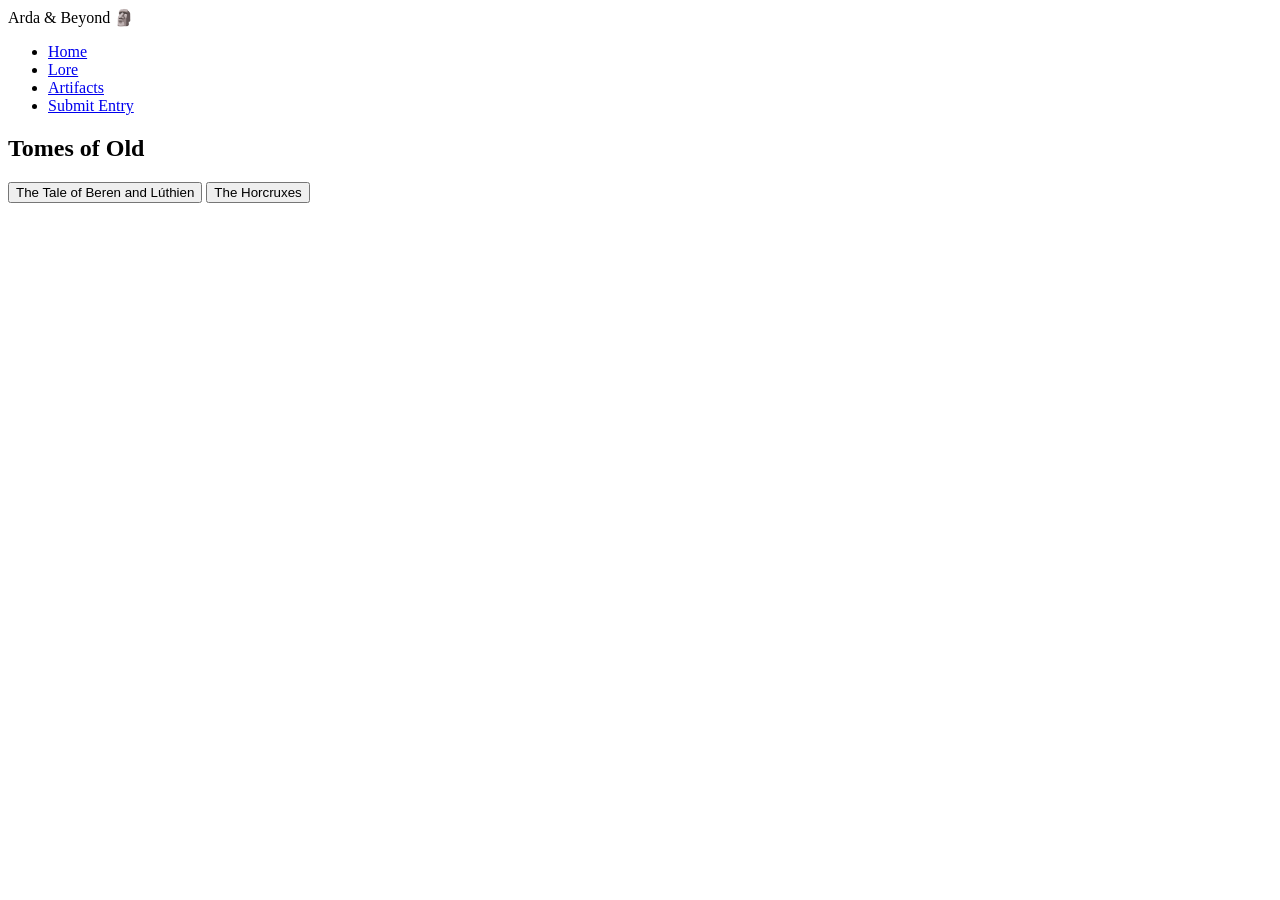
==== about.html @ e2567cfd "Added navbar logic, and html code" ====
<!DOCTYPE html>
<html lang="en">
<head>
    <meta charset="UTF-8">
    <meta name="viewport" content="width=device-width, initial-scale=1.0">
    <title>Lore | The Lore Archive</title>
    <link rel="stylesheet" href="css/style.css">
</head>
<body>
    <header>
        <div class="logo">Arda & Beyond 🗿</div>
        <nav>
            <ul id="nav-links">
                <li><a href="index.html">Home</a></li>
                <li><a href="about.html">Lore</a></li>
                <li><a href="gallery.html">Artifacts</a></li>
                <li><a href="contact.html">Submit Entry</a></li>
            </ul>
        </nav>
    </header>
    <main>
        <h2>Tomes of Old</h2>
        <div class="accordion">
            <button class="accordion-btn">The Tale of Beren and Lúthien</button>
            <div class="panel" style="display: none;">
                <p>A romance that defied the shadow of Morgoth, central to the histories of Beleriand.</p>
            </div>
            <button class="accordion-btn">The Horcruxes</button>
            <div class="panel" style="display: none;">
                <p>Objects of dark magic concealing fragments of a wizard's soul.</p>
            </div>
        </div>
    </main>
    <script src="js/script.js"></script>
</body>
</html>
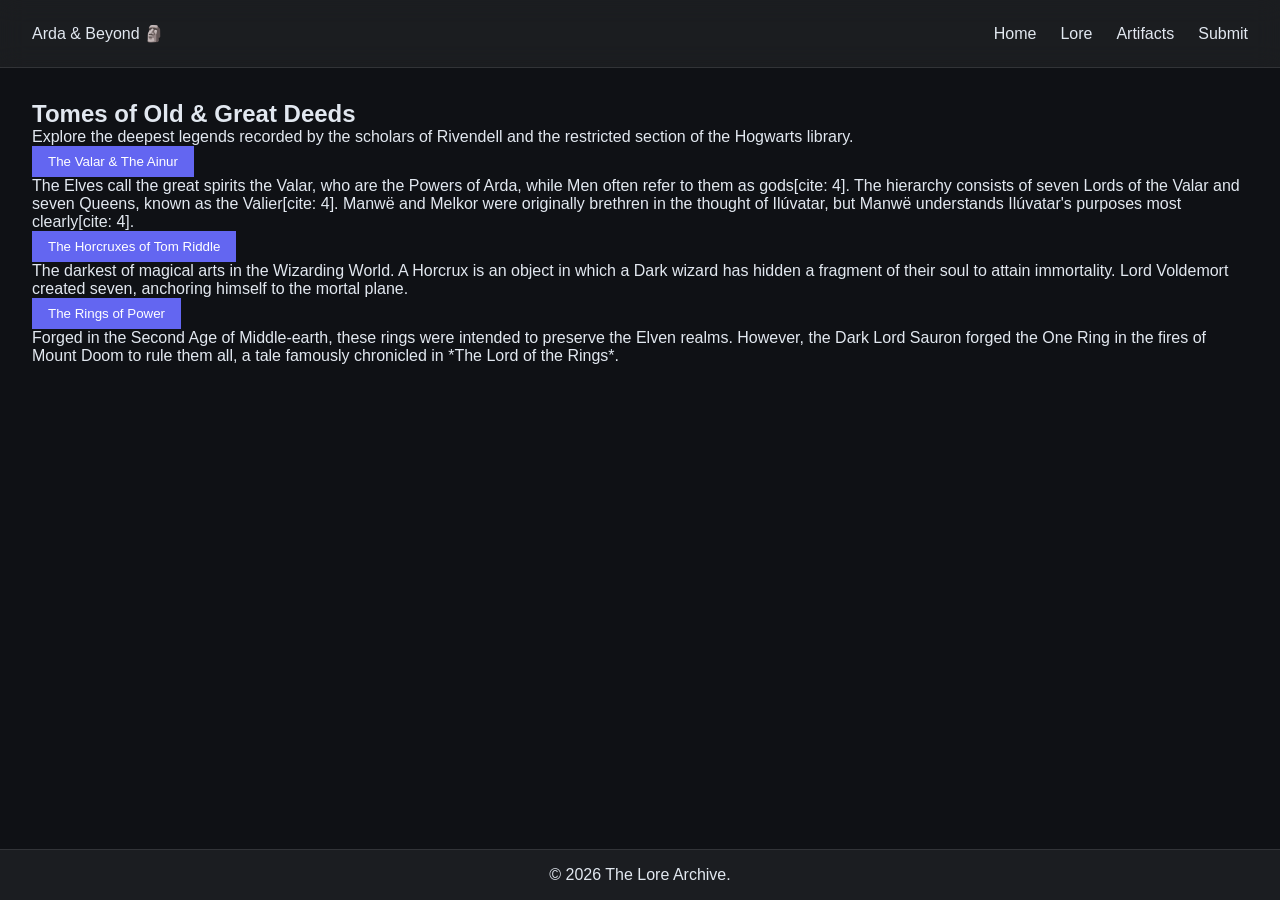
==== commit aaa2168c: "Added more written content, and improved htmls" ====
--- a/about.html
+++ b/about.html
@@ -7,30 +7,47 @@
     <link rel="stylesheet" href="css/style.css">
 </head>
 <body>
-    <header>
+    <div class="bg-animated"></div>
+    <header class="glass-header">
         <div class="logo">Arda & Beyond 🗿</div>
         <nav>
+            <div class="hamburger" id="hamburger">
+                <span></span><span></span><span></span>
+            </div>
             <ul id="nav-links">
                 <li><a href="index.html">Home</a></li>
-                <li><a href="about.html">Lore</a></li>
+                <li><a href="about.html" class="active">Lore</a></li>
                 <li><a href="gallery.html">Artifacts</a></li>
-                <li><a href="contact.html">Submit Entry</a></li>
+                <li><a href="contact.html">Submit</a></li>
             </ul>
         </nav>
     </header>
     <main>
-        <h2>Tomes of Old</h2>
-        <div class="accordion">
-            <button class="accordion-btn">The Tale of Beren and Lúthien</button>
-            <div class="panel" style="display: none;">
-                <p>A romance that defied the shadow of Morgoth, central to the histories of Beleriand.</p>
-            </div>
-            <button class="accordion-btn">The Horcruxes</button>
-            <div class="panel" style="display: none;">
-                <p>Objects of dark magic concealing fragments of a wizard's soul.</p>
+        <div class="glass-panel fade-in">
+            <h2>Tomes of Old & Great Deeds</h2>
+            <p>Explore the deepest legends recorded by the scholars of Rivendell and the restricted section of the Hogwarts library.</p>
+            
+            <div class="accordion-container">
+                <button class="accordion-btn">The Valar & The Ainur</button>
+                <div class="panel">
+                    <p>The Elves call the great spirits the Valar, who are the Powers of Arda, while Men often refer to them as gods[cite: 4]. The hierarchy consists of seven Lords of the Valar and seven Queens, known as the Valier[cite: 4]. Manwë and Melkor were originally brethren in the thought of Ilúvatar, but Manwë understands Ilúvatar's purposes most clearly[cite: 4].</p>
+                </div>
+                
+                <button class="accordion-btn">The Horcruxes of Tom Riddle</button>
+                <div class="panel">
+                    <p>The darkest of magical arts in the Wizarding World. A Horcrux is an object in which a Dark wizard has hidden a fragment of their soul to attain immortality. Lord Voldemort created seven, anchoring himself to the mortal plane.</p>
+                </div>
+
+                <button class="accordion-btn">The Rings of Power</button>
+                <div class="panel">
+                    <p>Forged in the Second Age of Middle-earth, these rings were intended to preserve the Elven realms. However, the Dark Lord Sauron forged the One Ring in the fires of Mount Doom to rule them all, a tale famously chronicled in *The Lord of the Rings*.</p>
+                </div>
             </div>
         </div>
     </main>
+    <footer class="glass-footer">
+        <p>&copy; 2026 The Lore Archive.</p>
+    </footer>
     <script src="js/script.js"></script>
 </body>
 </html>
--- a/css/style.css
+++ b/css/style.css
@@ -0,0 +1,85 @@
+:root {
+    --bg-dark: #0f1115;
+    --text-light: #e2e8f0;
+    --accent: #6366f1;
+    --glass: rgba(255, 255, 255, 0.05);
+}
+
+* { box-sizing: border-box; margin: 0; padding: 0; }
+
+body {
+    font-family: 'Segoe UI', Tahoma, Geneva, Verdana, sans-serif;
+    background-color: var(--bg-dark);
+    color: var(--text-light);
+    display: flex;
+    flex-direction: column;
+    min-height: 100vh;
+}
+
+header {
+    display: flex;
+    justify-content: space-between;
+    align-items: center;
+    padding: 1.5rem 2rem;
+    background: var(--glass);
+    backdrop-filter: blur(12px);
+    border-bottom: 1px solid rgba(255,255,255,0.1);
+}
+
+nav ul {
+    list-style: none;
+    display: flex;
+    gap: 1.5rem;
+}
+
+nav a {
+    color: var(--text-light);
+    text-decoration: none;
+    transition: color 0.3s;
+}
+
+nav a:hover { color: var(--accent); }
+
+main { flex: 1; padding: 2rem; }
+
+.hero { text-align: center; margin-top: 5rem; }
+.hero h1 { font-size: 3rem; margin-bottom: 1rem; color: var(--accent); }
+
+footer {
+    text-align: center;
+    padding: 1rem;
+    background: var(--glass);
+    border-top: 1px solid rgba(255,255,255,0.1);
+}
+
+/* Hide hamburger by default on desktop */
+.hamburger { display: none; cursor: pointer; font-size: 1.5rem; }
+
+/* Responsive Media Query */
+@media (max-width: 768px) {
+    nav ul {
+        display: none; /* Hidden until JS toggles it */
+        flex-direction: column;
+        position: absolute;
+        top: 70px;
+        right: 20px;
+        background: var(--bg-dark);
+        padding: 1rem;
+        border: 1px solid rgba(255,255,255,0.1);
+    }
+    nav ul.active { display: flex; }
+    .hamburger { display: block; }
+}
+
+/* Gallery Grid */
+.gallery-grid {
+    display: grid;
+    grid-template-columns: repeat(auto-fit, minmax(250px, 1fr));
+    gap: 1rem;
+}
+
+/* Forms */
+form { display: flex; flex-direction: column; gap: 1rem; max-width: 400px; }
+input, textarea { padding: 0.5rem; background: var(--glass); color: white; border: 1px solid #444; }
+button { padding: 0.5rem 1rem; background: var(--accent); color: white; border: none; cursor: pointer; }
+.error { color: #ff4c4c; font-size: 0.8rem; display: none; }
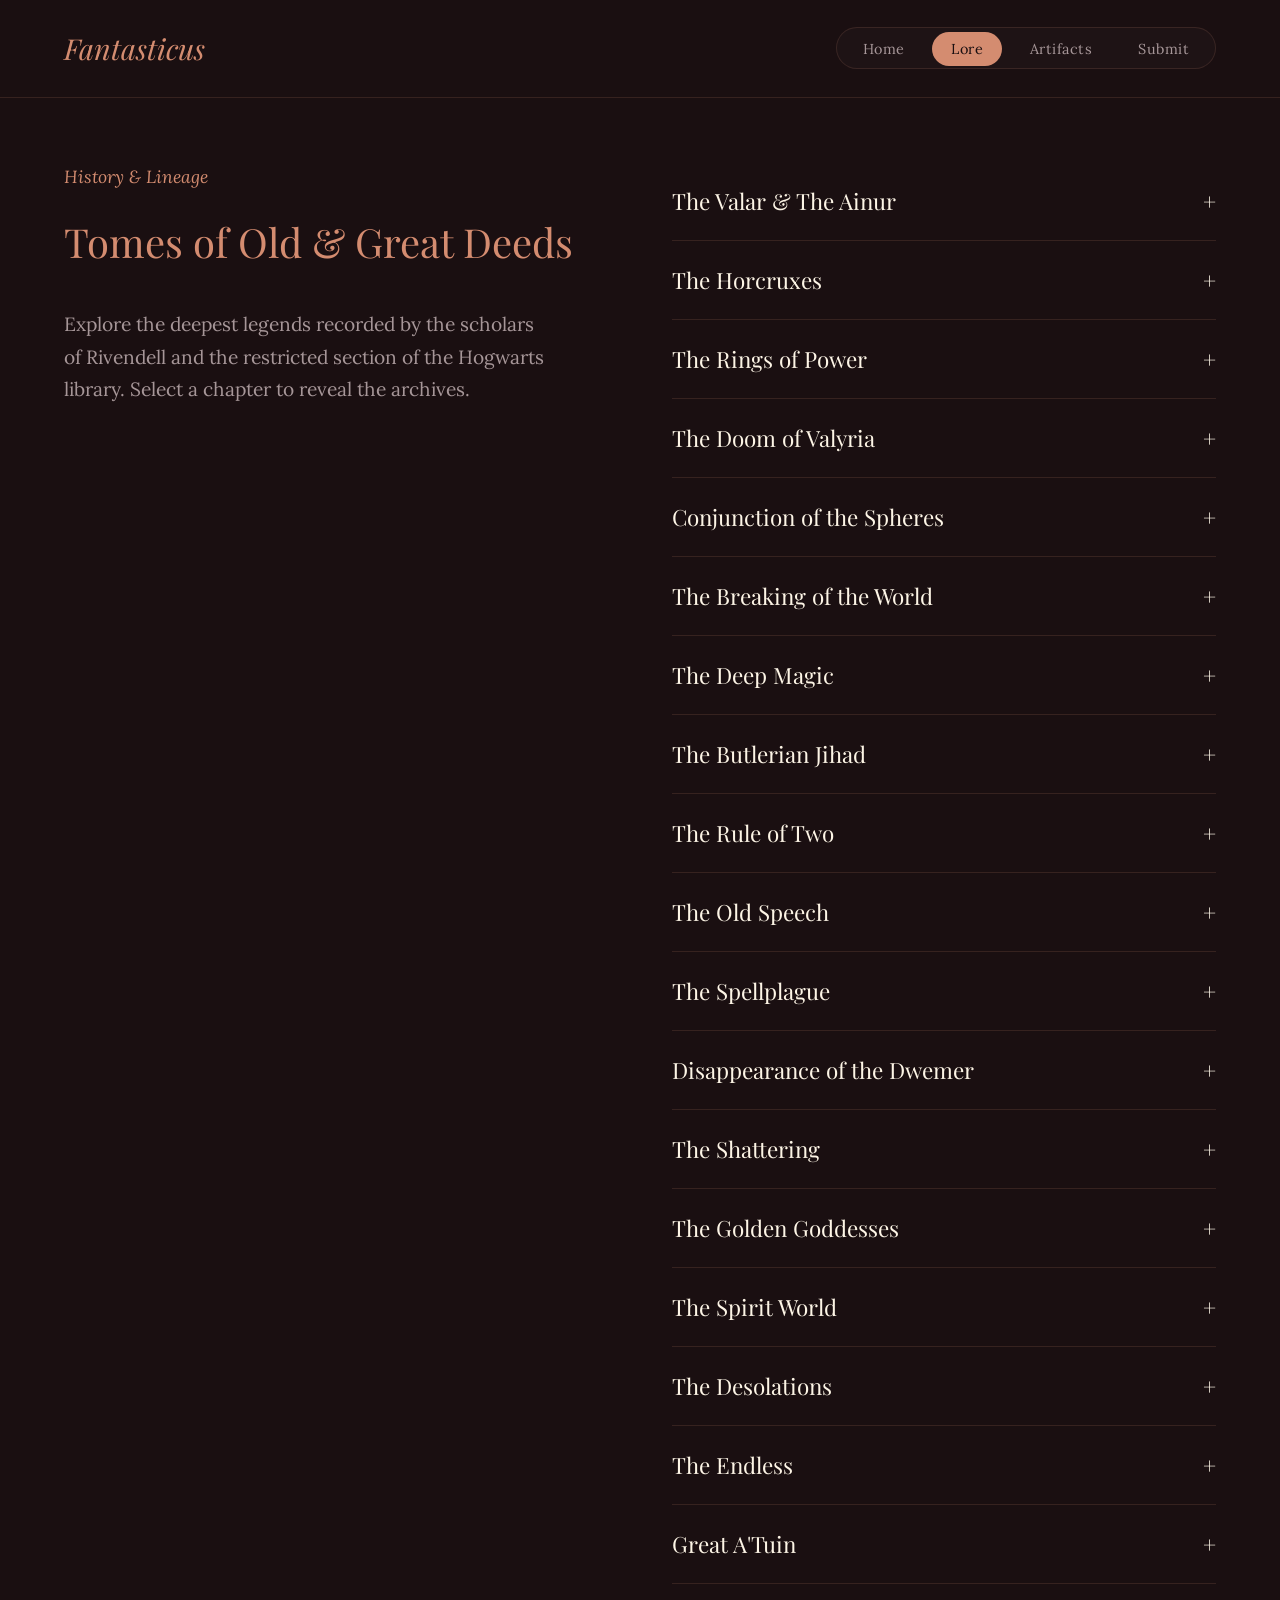
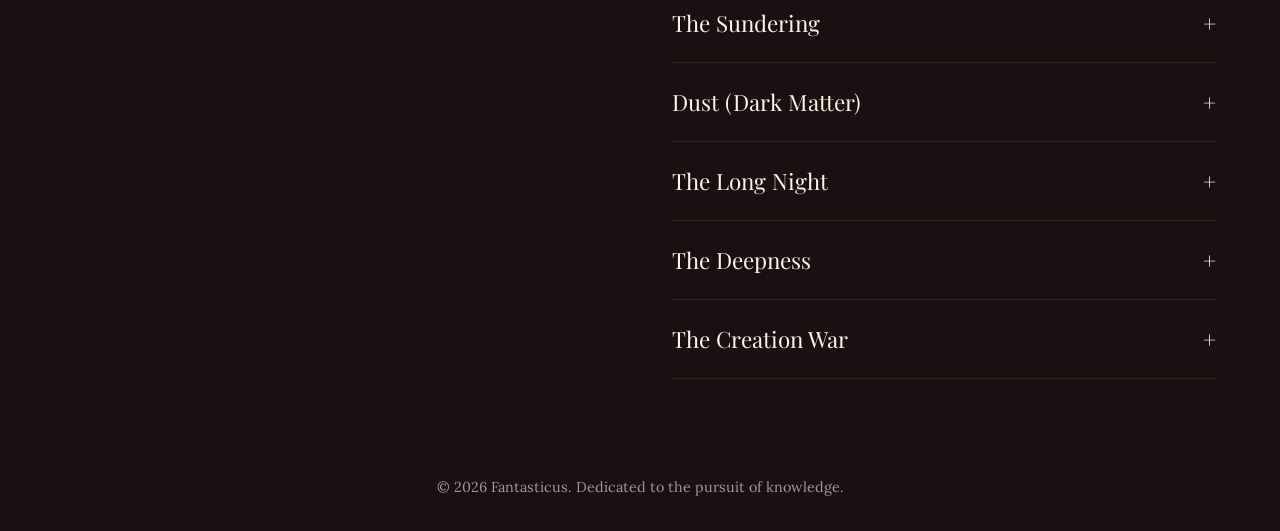
==== commit d2bd55d3: "Changed somee css again, added more images designing" ====
--- a/about.html
+++ b/about.html
@@ -3,17 +3,13 @@
 <head>
     <meta charset="UTF-8">
     <meta name="viewport" content="width=device-width, initial-scale=1.0">
-    <title>Lore | The Lore Archive</title>
+    <title>Lore | Fantasticus</title>
     <link rel="stylesheet" href="css/style.css">
 </head>
 <body>
-    <div class="bg-animated"></div>
-    <header class="glass-header">
-        <div class="logo">Arda & Beyond 🗿</div>
+    <header>
+        <div class="logo">Fantasticus</div>
         <nav>
-            <div class="hamburger" id="hamburger">
-                <span></span><span></span><span></span>
-            </div>
             <ul id="nav-links">
                 <li><a href="index.html">Home</a></li>
                 <li><a href="about.html" class="active">Lore</a></li>
@@ -22,31 +18,136 @@
             </ul>
         </nav>
     </header>
+
     <main>
-        <div class="glass-panel fade-in">
-            <h2>Tomes of Old & Great Deeds</h2>
-            <p>Explore the deepest legends recorded by the scholars of Rivendell and the restricted section of the Hogwarts library.</p>
+        <section class="split-layout">
+            <div class="hero-text">
+                <span class="subtitle">History & Lineage</span>
+                <h2>Tomes of Old & Great Deeds</h2>
+                <p>Explore the deepest legends recorded by the scholars of Rivendell and the restricted section of the Hogwarts library. Select a chapter to reveal the archives.</p>
+            </div>
             
             <div class="accordion-container">
-                <button class="accordion-btn">The Valar & The Ainur</button>
+                <button class="accordion-btn">The Valar & The Ainur <span>+</span></button>
                 <div class="panel">
                     <p>The Elves call the great spirits the Valar, who are the Powers of Arda, while Men often refer to them as gods[cite: 4]. The hierarchy consists of seven Lords of the Valar and seven Queens, known as the Valier[cite: 4]. Manwë and Melkor were originally brethren in the thought of Ilúvatar, but Manwë understands Ilúvatar's purposes most clearly[cite: 4].</p>
                 </div>
                 
-                <button class="accordion-btn">The Horcruxes of Tom Riddle</button>
+                <button class="accordion-btn">The Horcruxes <span>+</span></button>
                 <div class="panel">
-                    <p>The darkest of magical arts in the Wizarding World. A Horcrux is an object in which a Dark wizard has hidden a fragment of their soul to attain immortality. Lord Voldemort created seven, anchoring himself to the mortal plane.</p>
+                    <p>The darkest of magical arts. A Horcrux is an object in which a Dark wizard has hidden a fragment of their soul to attain immortality.</p>
                 </div>
 
-                <button class="accordion-btn">The Rings of Power</button>
+                <button class="accordion-btn">The Rings of Power <span>+</span></button>
                 <div class="panel">
-                    <p>Forged in the Second Age of Middle-earth, these rings were intended to preserve the Elven realms. However, the Dark Lord Sauron forged the One Ring in the fires of Mount Doom to rule them all, a tale famously chronicled in *The Lord of the Rings*.</p>
+                    <p>Forged in the Second Age of Middle-earth, these rings were intended to preserve the Elven realms. However, the Dark Lord Sauron forged the One Ring to rule them all.</p>
+                </div>
+
+                <button class="accordion-btn">The Doom of Valyria <span>+</span></button>
+                <div class="panel">
+                    <p>A cataclysmic event in *A Song of Ice and Fire* that shattered the Valyrian peninsula in a single day. It wiped out the dragonlords, their ancient magic, and their empire, leaving only the Targaryens as survivors.</p>
+                </div>
+                
+                <button class="accordion-btn">Conjunction of the Spheres <span>+</span></button>
+                <div class="panel">
+                    <p>A multiversal cataclysm in *The Witcher* universe occurring 1,500 years ago. It trapped unnatural creatures like ghouls, vampires, and humans in the realm of the Elves, fundamentally altering the fabric of reality.</p>
+                </div>
+                
+                <button class="accordion-btn">The Breaking of the World <span>+</span></button>
+                <div class="panel">
+                    <p>In *The Wheel of Time*, this apocalypse was caused by male channelers driven mad by the Dark One's taint on the True Source. They literally tore the earth apart, shifting oceans and flattening mountain ranges.</p>
+                </div>
+                
+                <button class="accordion-btn">The Deep Magic <span>+</span></button>
+                <div class="panel">
+                    <p>The foundational laws of *The Chronicles of Narnia*, inscribed on the Stone Table. It dictates that every traitor belongs to the White Witch, though the Deeper Magic from before the dawn of time offers a path to resurrection.</p>
+                </div>
+                
+                <button class="accordion-btn">The Butlerian Jihad <span>+</span></button>
+                <div class="panel">
+                    <p>A galaxy-wide crusade in the *Dune* universe against computers, thinking machines, and conscious robots. This resulted in the strict commandment: "Thou shalt not make a machine in the likeness of a human mind."</p>
+                </div>
+                
+                <button class="accordion-btn">The Rule of Two <span>+</span></button>
+                <div class="panel">
+                    <p>A Sith philosophy established by Darth Bane in *Star Wars*. To prevent internal destruction and consolidate dark side power, there must only ever be two Sith at a time: a master to embody power, and an apprentice to crave it.</p>
+                </div>
+                
+                <button class="accordion-btn">The Old Speech <span>+</span></button>
+                <div class="panel">
+                    <p>The language of dragons and magic in *Earthsea*. To know a thing or person's true name in the Old Speech grants a wizard absolute power over it, making true names closely guarded secrets.</p>
+                </div>
+                
+                <button class="accordion-btn">The Spellplague <span>+</span></button>
+                <div class="panel">
+                    <p>A magical disaster in *Dungeons & Dragons* (Forgotten Realms) caused by the assassination of Mystra, the Goddess of Magic. Blue flames swept across the world, mutating creatures and fracturing the very laws of magic.</p>
+                </div>
+                
+                <button class="accordion-btn">Disappearance of the Dwemer <span>+</span></button>
+                <div class="panel">
+                    <p>In *The Elder Scrolls*, the entire race of advanced, subterranean Elves (Dwarves) vanished simultaneously during the Battle of Red Mountain after their Chief Tonal Architect struck the Heart of Lorkhan.</p>
+                </div>
+                
+                <button class="accordion-btn">The Shattering <span>+</span></button>
+                <div class="panel">
+                    <p>The catastrophic war in *Elden Ring* triggered when Queen Marika shattered the titular ring. Her demigod children claimed the shards, initiating an endless, stalemate war that left the Lands Between in ruin.</p>
+                </div>
+                
+                <button class="accordion-btn">The Golden Goddesses <span>+</span></button>
+                <div class="panel">
+                    <p>Din, Nayru, and Farore created the realm of Hyrule in *The Legend of Zelda*. Upon departing for the heavens, they left behind the Triforce, a sacred relic granting the ultimate wish of whoever touches it.</p>
+                </div>
+                
+                <button class="accordion-btn">The Spirit World <span>+</span></button>
+                <div class="panel">
+                    <p>A parallel dimension in *Avatar: The Last Airbender* inhabited by immortal spirits. Only the Avatar serves as the great bridge between the physical and spiritual realms to maintain balance.</p>
+                </div>
+                
+                <button class="accordion-btn">The Desolations <span>+</span></button>
+                <div class="panel">
+                    <p>Cyclical, apocalyptic wars in *The Stormlight Archive* fought between the human Knights Radiant and the Voidbringers. Each Desolation pushed human civilization back to the Stone Age.</p>
+                </div>
+                
+                <button class="accordion-btn">The Endless <span>+</span></button>
+                <div class="panel">
+                    <p>In *The Sandman*, the Endless are seven powerful beings older than gods: Destiny, Death, Dream, Destruction, Desire, Despair, and Delirium. They are the anthropomorphic embodiments of universal concepts.</p>
+                </div>
+                
+                <button class="accordion-btn">Great A'Tuin <span>+</span></button>
+                <div class="panel">
+                    <p>The giant star turtle of Terry Pratchett's *Discworld*. A'Tuin swims through the cosmos carrying four giant elephants (Berilia, Tubul, Great T'Phon, and Jerakeen), who in turn carry the flat, circular world.</p>
+                </div>
+                
+                <button class="accordion-btn">The Sundering <span>+</span></button>
+                <div class="panel">
+                    <p>A massive explosion ten thousand years ago in *Warcraft* that destroyed the Well of Eternity. It split the ancient supercontinent of Kalimdor into the fragmented continents of Azeroth as they exist today.</p>
+                </div>
+                
+                <button class="accordion-btn">Dust (Dark Matter) <span>+</span></button>
+                <div class="panel">
+                    <p>A mysterious, conscious elementary particle in *His Dark Materials*. It is drawn to human consciousness and experience, viewed by the oppressive Magisterium as the physical manifestation of original sin.</p>
+                </div>
+                
+                <button class="accordion-btn">The Long Night <span>+</span></button>
+                <div class="panel">
+                    <p>A terrible winter in *A Song of Ice and Fire* that lasted a generation. The White Walkers descended from the deep north, bringing famine and death until they were driven back during the Battle for the Dawn.</p>
+                </div>
+                
+                <button class="accordion-btn">The Deepness <span>+</span></button>
+                <div class="panel">
+                    <p>A lethal, encroaching mist in the *Mistborn* series that threatened to destroy the world. The Lord Ruler took the power of the Well of Ascension to defeat it, inadvertently turning the world into an ash-covered wasteland.</p>
+                </div>
+                
+                <button class="accordion-btn">The Creation War <span>+</span></button>
+                <div class="panel">
+                    <p>A legendary, ancient conflict in *The Kingkiller Chronicle* fought between the Shapers, who sought to master and change reality, and the Namers, who understood and respected the natural order of the world.</p>
                 </div>
             </div>
-        </div>
+        </section>
     </main>
-    <footer class="glass-footer">
-        <p>&copy; 2026 The Lore Archive.</p>
+
+    <footer>
+        <p>&copy; 2026 Fantasticus. Dedicated to the pursuit of knowledge.</p>
     </footer>
     <script src="js/script.js"></script>
 </body>
--- a/css/style.css
+++ b/css/style.css
@@ -1,85 +1,171 @@
+@import url('https://fonts.googleapis.com/css2?family=Lora:ital,wght@0,400;0,500;1,400&family=Playfair+Display:ital,wght@0,400;0,600;1,400&display=swap');
+
 :root {
-    --bg-dark: #0f1115;
-    --text-light: #e2e8f0;
-    --accent: #6366f1;
-    --glass: rgba(255, 255, 255, 0.05);
+    --bg-dark: #1a0f11; /* Very dark wine/burgundy */
+    --text-light: #fdf5e6; /* Old parchment */
+    --text-muted: #a69698; /* Muted rose-grey */
+    --accent-gold: #d48c70; /* Worn copper */
+    --border-subtle: rgba(212, 140, 112, 0.15);
+    --transition: all 0.4s ease;
 }
 
 * { box-sizing: border-box; margin: 0; padding: 0; }
 
 body {
-    font-family: 'Segoe UI', Tahoma, Geneva, Verdana, sans-serif;
+    font-family: 'Lora', serif;
     background-color: var(--bg-dark);
     color: var(--text-light);
     display: flex;
     flex-direction: column;
     min-height: 100vh;
+    line-height: 1.7;
 }
 
+/* --- TYPOGRAPHY --- */
+h1, h2, h3 { font-family: 'Playfair Display', serif; font-weight: 400; }
+h1 { font-size: clamp(2.5rem, 5vw, 4rem); line-height: 1.1; margin-bottom: 1.5rem; }
+h2 { font-size: 2.5rem; margin-bottom: 2rem; color: var(--accent-gold); }
+.subtitle { color: var(--accent-gold); font-style: italic; font-size: 1.1rem; margin-bottom: 1rem; display: block; }
+
+/* --- HEADER & NAVIGATION --- */
 header {
     display: flex;
     justify-content: space-between;
     align-items: center;
-    padding: 1.5rem 2rem;
-    background: var(--glass);
-    backdrop-filter: blur(12px);
-    border-bottom: 1px solid rgba(255,255,255,0.1);
+    padding: 1.5rem 5%;
+    border-bottom: 1px solid var(--border-subtle);
 }
 
-nav ul {
-    list-style: none;
-    display: flex;
-    gap: 1.5rem;
+.logo { 
+    font-family: 'Playfair Display', serif; 
+    font-size: 1.8rem; 
+    font-style: italic; 
+    color: var(--accent-gold); 
 }
 
-nav a {
-    color: var(--text-light);
-    text-decoration: none;
-    transition: color 0.3s;
+nav ul { 
+    list-style: none; 
+    display: flex; 
+    gap: 0.5rem; 
+    background: rgba(255, 255, 255, 0.02); /* Creates the capsule container */
+    padding: 0.4rem;
+    border-radius: 50px;
+    border: 1px solid var(--border-subtle);
 }
 
-nav a:hover { color: var(--accent); }
-
-main { flex: 1; padding: 2rem; }
-
-.hero { text-align: center; margin-top: 5rem; }
-.hero h1 { font-size: 3rem; margin-bottom: 1rem; color: var(--accent); }
-
-footer {
-    text-align: center;
-    padding: 1rem;
-    background: var(--glass);
-    border-top: 1px solid rgba(255,255,255,0.1);
+nav a { 
+    color: var(--text-muted); 
+    text-decoration: none; 
+    font-size: 0.9rem; 
+    letter-spacing: 0.5px;
+    transition: var(--transition); 
+    padding: 0.5rem 1.2rem; 
+    border-radius: 30px; /* Rounded pill links */
 }
 
-/* Hide hamburger by default on desktop */
-.hamburger { display: none; cursor: pointer; font-size: 1.5rem; }
-
-/* Responsive Media Query */
-@media (max-width: 768px) {
-    nav ul {
-        display: none; /* Hidden until JS toggles it */
-        flex-direction: column;
-        position: absolute;
-        top: 70px;
-        right: 20px;
-        background: var(--bg-dark);
-        padding: 1rem;
-        border: 1px solid rgba(255,255,255,0.1);
-    }
-    nav ul.active { display: flex; }
-    .hamburger { display: block; }
+nav a:hover, nav a.active { 
+    color: var(--bg-dark); 
+    background: var(--accent-gold); /* Fills the pill instead of underlining */
 }
 
-/* Gallery Grid */
+/* --- MAIN CONTAINER & ASYMMETRICAL LAYOUT --- */
+main { flex: 1; padding: 4rem 5%; max-width: 1400px; margin: 0 auto; width: 100%; }
+
+.split-layout {
+    display: grid;
+    grid-template-columns: 1fr 1fr;
+    gap: 4rem;
+    align-items: start;
+}
+
+.hero-text p { font-size: 1.2rem; color: var(--text-muted); margin-bottom: 2rem; max-width: 90%; }
+
+.hero-image {
+    width: 100%;
+    height: 600px;
+    border: 1px solid var(--border-subtle);
+    padding: 1rem;
+}
+
+.hero-image img { width: 100%; height: 100%; object-fit: cover; filter: brightness(0.85); transition: var(--transition); }
+.hero-image:hover img { filter: brightness(1); }
+
+/* --- BUTTONS --- */
+.btn-outline {
+    background: transparent; /* Removes the default white browser background */
+    color: var(--accent-gold);
+    font-family: 'Playfair Display', serif;
+    font-size: 1.1rem; /* Ensures the button text matches the link text */
+    display: inline-block;
+    padding: 0.8rem 2rem;
+    border: 1px solid var(--border-subtle);
+    text-decoration: none;
+    cursor: pointer;
+    transition: var(--transition);
+}
+
+.btn-outline:hover { 
+    background: var(--accent-gold); 
+    color: var(--bg-dark); 
+}
+
+/* --- GALLERY --- */
 .gallery-grid {
     display: grid;
-    grid-template-columns: repeat(auto-fit, minmax(250px, 1fr));
-    gap: 1rem;
+    grid-template-columns: repeat(auto-fill, minmax(280px, 1fr));
+    gap: 3rem 2rem;
 }
 
-/* Forms */
-form { display: flex; flex-direction: column; gap: 1rem; max-width: 400px; }
-input, textarea { padding: 0.5rem; background: var(--glass); color: white; border: 1px solid #444; }
-button { padding: 0.5rem 1rem; background: var(--accent); color: white; border: none; cursor: pointer; }
-.error { color: #ff4c4c; font-size: 0.8rem; display: none; }
+.gallery-card { display: flex; flex-direction: column; cursor: pointer; }
+.image-wrapper { height: 350px; overflow: hidden; border: 1px solid transparent; transition: var(--transition); }
+.image-wrapper img { width: 100%; height: 100%; object-fit: cover; transition: transform 0.6s ease; filter: grayscale(20%); }
+
+.gallery-card:hover .image-wrapper { border-color: var(--accent-gold); }
+.gallery-card:hover .image-wrapper img { transform: scale(1.05); filter: grayscale(0%); }
+
+.card-content { padding-top: 1rem; }
+.card-content h3 { font-size: 1.3rem; margin-bottom: 0.3rem; }
+.card-content p { font-size: 0.9rem; color: var(--text-muted); }
+
+/* --- ACCORDION (Museum Style) --- */
+.accordion-btn {
+    background: none;
+    color: var(--text-light);
+    cursor: pointer;
+    padding: 1.5rem 0;
+    width: 100%;
+    text-align: left;
+    border: none;
+    border-bottom: 1px solid var(--border-subtle);
+    font-family: 'Playfair Display', serif;
+    font-size: 1.4rem;
+    display: flex;
+    justify-content: space-between;
+}
+.accordion-btn:hover { color: var(--accent-gold); }
+.panel { max-height: 0; overflow: hidden; transition: max-height 0.4s ease-out; }
+.panel p { padding: 1.5rem 0; color: var(--text-muted); }
+
+/* --- FORMS --- */
+.form-container { max-width: 600px; }
+.input-group { margin-bottom: 2rem; }
+input, textarea {
+    width: 100%;
+    padding: 1rem 0;
+    background: transparent;
+    border: none;
+    border-bottom: 1px solid var(--border-subtle);
+    color: var(--text-light);
+    font-family: 'Lora', serif;
+    font-size: 1.1rem;
+    transition: var(--transition);
+}
+input:focus, textarea:focus { outline: none; border-bottom-color: var(--accent-gold); }
+
+footer { text-align: center; padding: 2rem; color: var(--text-muted); font-size: 0.9rem; }
+
+/* --- RESPONSIVE --- */
+@media (max-width: 900px) {
+    .split-layout { grid-template-columns: 1fr; gap: 2rem; }
+    .hero-image { height: 400px; }
+}
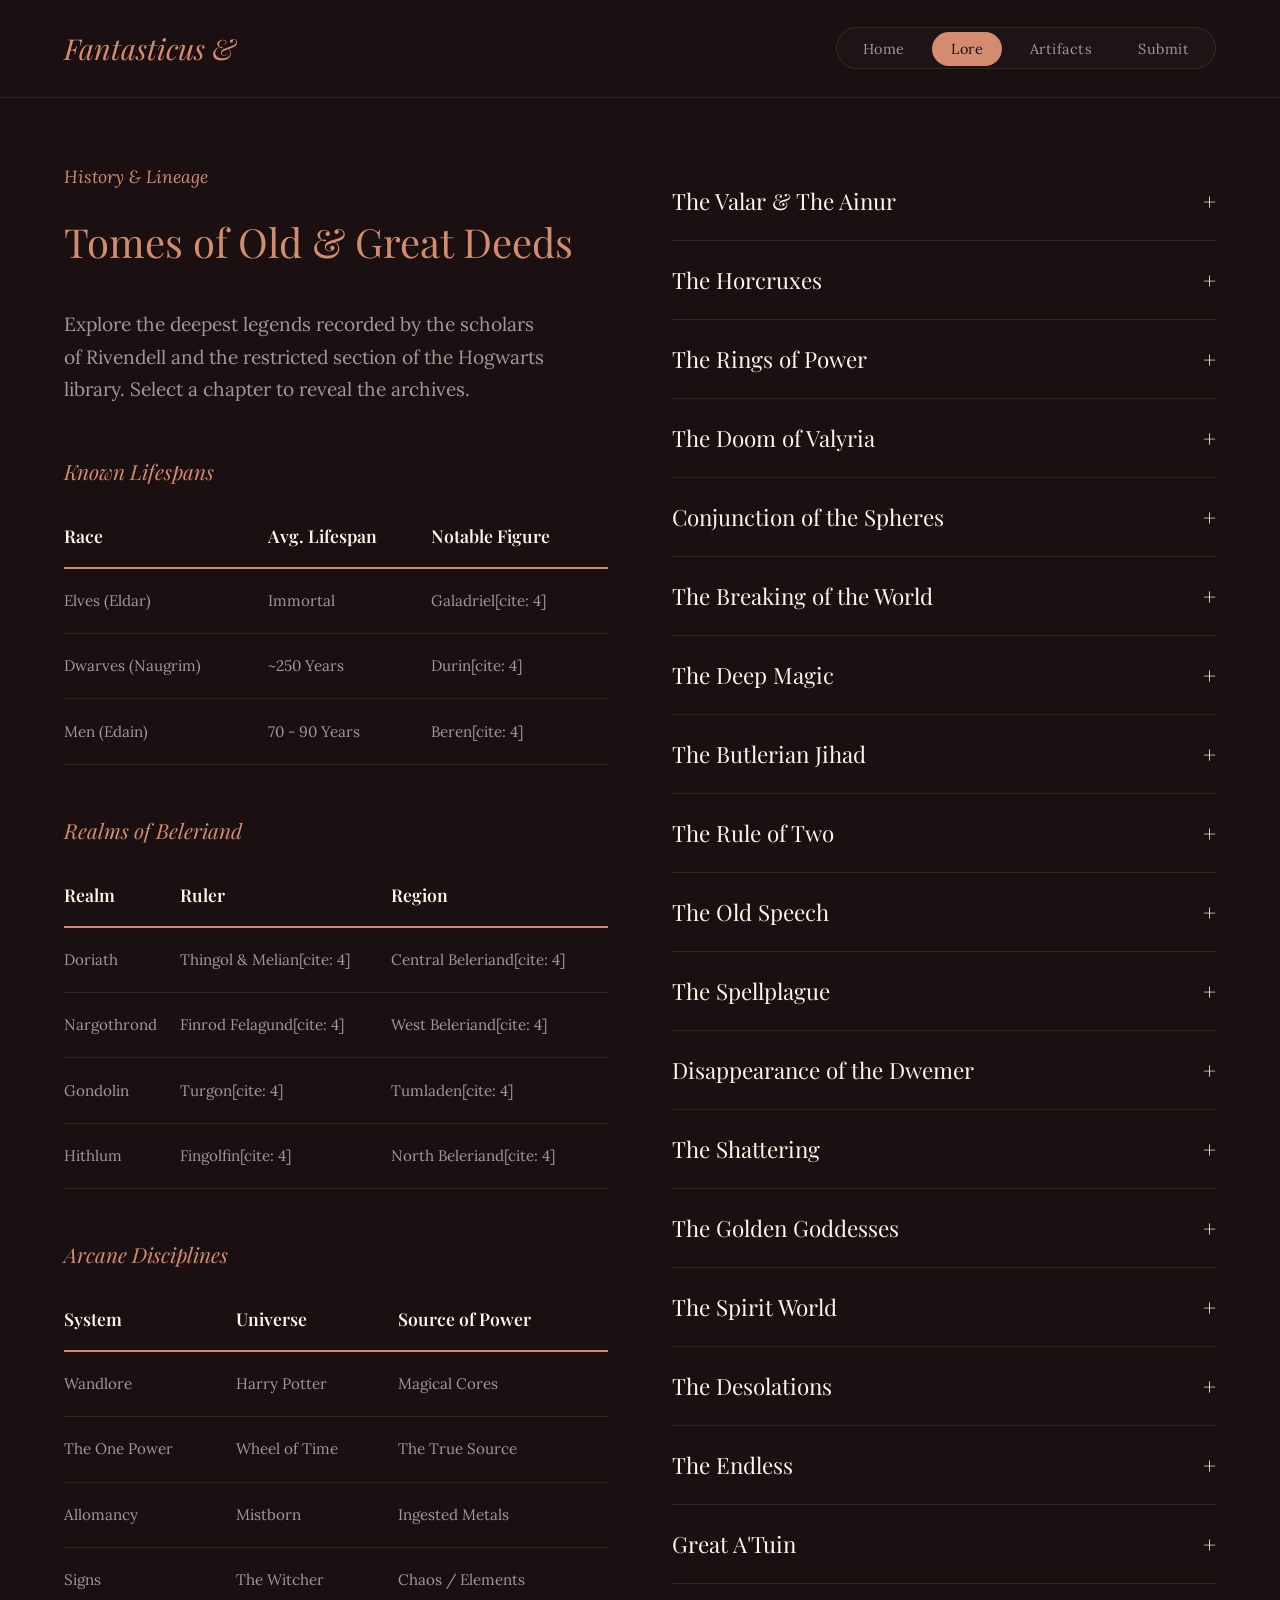
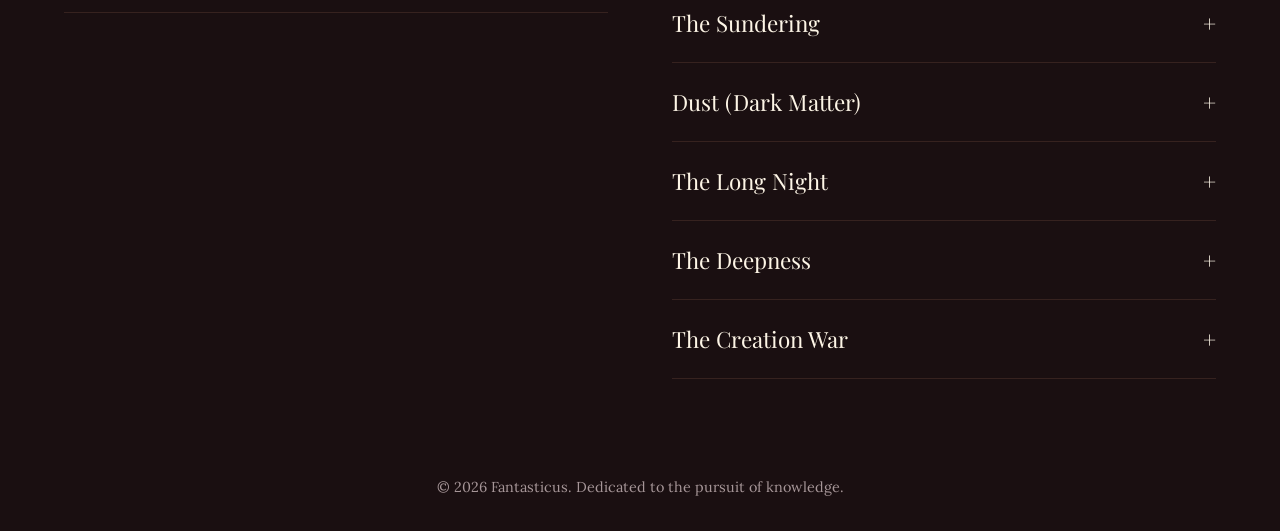
==== commit 155919d5: "Added tables to about.html, made some changes in the css accordingly" ====
--- a/about.html
+++ b/about.html
@@ -8,7 +8,7 @@
 </head>
 <body>
     <header>
-        <div class="logo">Fantasticus</div>
+        <div class="logo">Fantasticus &amp;</div>
         <nav>
             <ul id="nav-links">
                 <li><a href="index.html">Home</a></li>
@@ -21,11 +21,106 @@
 
     <main>
         <section class="split-layout">
-            <div class="hero-text">
+            
+            <article class="hero-text">
                 <span class="subtitle">History & Lineage</span>
                 <h2>Tomes of Old & Great Deeds</h2>
                 <p>Explore the deepest legends recorded by the scholars of Rivendell and the restricted section of the Hogwarts library. Select a chapter to reveal the archives.</p>
-            </div>
+                
+                <h3 style="margin-top: 3rem; color: var(--accent-gold); font-size: 1.3rem; font-style: italic;">Known Lifespans</h3>
+                <table class="lore-table">
+                    <thead>
+                        <tr>
+                            <th>Race</th>
+                            <th>Avg. Lifespan</th>
+                            <th>Notable Figure</th>
+                        </tr>
+                    </thead>
+                    <tbody>
+                        <tr>
+                            <td>Elves (Eldar)</td>
+                            <td>Immortal</td>
+                            <td>Galadriel[cite: 4]</td>
+                        </tr>
+                        <tr>
+                            <td>Dwarves (Naugrim)</td>
+                            <td>~250 Years</td>
+                            <td>Durin[cite: 4]</td>
+                        </tr>
+                        <tr>
+                            <td>Men (Edain)</td>
+                            <td>70 - 90 Years</td>
+                            <td>Beren[cite: 4]</td>
+                        </tr>
+                    </tbody>
+                </table>
+
+                <h3 style="margin-top: 3rem; color: var(--accent-gold); font-size: 1.3rem; font-style: italic;">Realms of Beleriand</h3>
+                <table class="lore-table">
+                    <thead>
+                        <tr>
+                            <th>Realm</th>
+                            <th>Ruler</th>
+                            <th>Region</th>
+                        </tr>
+                    </thead>
+                    <tbody>
+                        <tr>
+                            <td>Doriath</td>
+                            <td>Thingol & Melian[cite: 4]</td>
+                            <td>Central Beleriand[cite: 4]</td>
+                        </tr>
+                        <tr>
+                            <td>Nargothrond</td>
+                            <td>Finrod Felagund[cite: 4]</td>
+                            <td>West Beleriand[cite: 4]</td>
+                        </tr>
+                        <tr>
+                            <td>Gondolin</td>
+                            <td>Turgon[cite: 4]</td>
+                            <td>Tumladen[cite: 4]</td>
+                        </tr>
+                        <tr>
+                            <td>Hithlum</td>
+                            <td>Fingolfin[cite: 4]</td>
+                            <td>North Beleriand[cite: 4]</td>
+                        </tr>
+                    </tbody>
+                </table>
+
+                <h3 style="margin-top: 3rem; color: var(--accent-gold); font-size: 1.3rem; font-style: italic;">Arcane Disciplines</h3>
+                <table class="lore-table">
+                    <thead>
+                        <tr>
+                            <th>System</th>
+                            <th>Universe</th>
+                            <th>Source of Power</th>
+                        </tr>
+                    </thead>
+                    <tbody>
+                        <tr>
+                            <td>Wandlore</td>
+                            <td>Harry Potter</td>
+                            <td>Magical Cores</td>
+                        </tr>
+                        <tr>
+                            <td>The One Power</td>
+                            <td>Wheel of Time</td>
+                            <td>The True Source</td>
+                        </tr>
+                        <tr>
+                            <td>Allomancy</td>
+                            <td>Mistborn</td>
+                            <td>Ingested Metals</td>
+                        </tr>
+                        <tr>
+                            <td>Signs</td>
+                            <td>The Witcher</td>
+                            <td>Chaos / Elements</td>
+                        </tr>
+                    </tbody>
+                </table>
+            </article>
             
             <div class="accordion-container">
                 <button class="accordion-btn">The Valar & The Ainur <span>+</span></button>
@@ -47,97 +142,97 @@
                 <div class="panel">
                     <p>A cataclysmic event in *A Song of Ice and Fire* that shattered the Valyrian peninsula in a single day. It wiped out the dragonlords, their ancient magic, and their empire, leaving only the Targaryens as survivors.</p>
                 </div>
-                
+
                 <button class="accordion-btn">Conjunction of the Spheres <span>+</span></button>
                 <div class="panel">
                     <p>A multiversal cataclysm in *The Witcher* universe occurring 1,500 years ago. It trapped unnatural creatures like ghouls, vampires, and humans in the realm of the Elves, fundamentally altering the fabric of reality.</p>
                 </div>
-                
+
                 <button class="accordion-btn">The Breaking of the World <span>+</span></button>
                 <div class="panel">
                     <p>In *The Wheel of Time*, this apocalypse was caused by male channelers driven mad by the Dark One's taint on the True Source. They literally tore the earth apart, shifting oceans and flattening mountain ranges.</p>
                 </div>
-                
+
                 <button class="accordion-btn">The Deep Magic <span>+</span></button>
                 <div class="panel">
                     <p>The foundational laws of *The Chronicles of Narnia*, inscribed on the Stone Table. It dictates that every traitor belongs to the White Witch, though the Deeper Magic from before the dawn of time offers a path to resurrection.</p>
                 </div>
-                
+
                 <button class="accordion-btn">The Butlerian Jihad <span>+</span></button>
                 <div class="panel">
                     <p>A galaxy-wide crusade in the *Dune* universe against computers, thinking machines, and conscious robots. This resulted in the strict commandment: "Thou shalt not make a machine in the likeness of a human mind."</p>
                 </div>
-                
+
                 <button class="accordion-btn">The Rule of Two <span>+</span></button>
                 <div class="panel">
                     <p>A Sith philosophy established by Darth Bane in *Star Wars*. To prevent internal destruction and consolidate dark side power, there must only ever be two Sith at a time: a master to embody power, and an apprentice to crave it.</p>
                 </div>
-                
+
                 <button class="accordion-btn">The Old Speech <span>+</span></button>
                 <div class="panel">
                     <p>The language of dragons and magic in *Earthsea*. To know a thing or person's true name in the Old Speech grants a wizard absolute power over it, making true names closely guarded secrets.</p>
                 </div>
-                
+
                 <button class="accordion-btn">The Spellplague <span>+</span></button>
                 <div class="panel">
                     <p>A magical disaster in *Dungeons & Dragons* (Forgotten Realms) caused by the assassination of Mystra, the Goddess of Magic. Blue flames swept across the world, mutating creatures and fracturing the very laws of magic.</p>
                 </div>
-                
+
                 <button class="accordion-btn">Disappearance of the Dwemer <span>+</span></button>
                 <div class="panel">
                     <p>In *The Elder Scrolls*, the entire race of advanced, subterranean Elves (Dwarves) vanished simultaneously during the Battle of Red Mountain after their Chief Tonal Architect struck the Heart of Lorkhan.</p>
                 </div>
-                
+
                 <button class="accordion-btn">The Shattering <span>+</span></button>
                 <div class="panel">
                     <p>The catastrophic war in *Elden Ring* triggered when Queen Marika shattered the titular ring. Her demigod children claimed the shards, initiating an endless, stalemate war that left the Lands Between in ruin.</p>
                 </div>
-                
+
                 <button class="accordion-btn">The Golden Goddesses <span>+</span></button>
                 <div class="panel">
                     <p>Din, Nayru, and Farore created the realm of Hyrule in *The Legend of Zelda*. Upon departing for the heavens, they left behind the Triforce, a sacred relic granting the ultimate wish of whoever touches it.</p>
                 </div>
-                
+
                 <button class="accordion-btn">The Spirit World <span>+</span></button>
                 <div class="panel">
                     <p>A parallel dimension in *Avatar: The Last Airbender* inhabited by immortal spirits. Only the Avatar serves as the great bridge between the physical and spiritual realms to maintain balance.</p>
                 </div>
-                
+
                 <button class="accordion-btn">The Desolations <span>+</span></button>
                 <div class="panel">
                     <p>Cyclical, apocalyptic wars in *The Stormlight Archive* fought between the human Knights Radiant and the Voidbringers. Each Desolation pushed human civilization back to the Stone Age.</p>
                 </div>
-                
+
                 <button class="accordion-btn">The Endless <span>+</span></button>
                 <div class="panel">
                     <p>In *The Sandman*, the Endless are seven powerful beings older than gods: Destiny, Death, Dream, Destruction, Desire, Despair, and Delirium. They are the anthropomorphic embodiments of universal concepts.</p>
                 </div>
-                
+
                 <button class="accordion-btn">Great A'Tuin <span>+</span></button>
                 <div class="panel">
                     <p>The giant star turtle of Terry Pratchett's *Discworld*. A'Tuin swims through the cosmos carrying four giant elephants (Berilia, Tubul, Great T'Phon, and Jerakeen), who in turn carry the flat, circular world.</p>
                 </div>
-                
+
                 <button class="accordion-btn">The Sundering <span>+</span></button>
                 <div class="panel">
                     <p>A massive explosion ten thousand years ago in *Warcraft* that destroyed the Well of Eternity. It split the ancient supercontinent of Kalimdor into the fragmented continents of Azeroth as they exist today.</p>
                 </div>
-                
+
                 <button class="accordion-btn">Dust (Dark Matter) <span>+</span></button>
                 <div class="panel">
                     <p>A mysterious, conscious elementary particle in *His Dark Materials*. It is drawn to human consciousness and experience, viewed by the oppressive Magisterium as the physical manifestation of original sin.</p>
                 </div>
-                
+
                 <button class="accordion-btn">The Long Night <span>+</span></button>
                 <div class="panel">
                     <p>A terrible winter in *A Song of Ice and Fire* that lasted a generation. The White Walkers descended from the deep north, bringing famine and death until they were driven back during the Battle for the Dawn.</p>
                 </div>
-                
+
                 <button class="accordion-btn">The Deepness <span>+</span></button>
                 <div class="panel">
                     <p>A lethal, encroaching mist in the *Mistborn* series that threatened to destroy the world. The Lord Ruler took the power of the Well of Ascension to defeat it, inadvertently turning the world into an ash-covered wasteland.</p>
                 </div>
-                
+
                 <button class="accordion-btn">The Creation War <span>+</span></button>
                 <div class="panel">
                     <p>A legendary, ancient conflict in *The Kingkiller Chronicle* fought between the Shapers, who sought to master and change reality, and the Namers, who understood and respected the natural order of the world.</p>
--- a/css/style.css
+++ b/css/style.css
@@ -169,3 +169,36 @@
     .split-layout { grid-template-columns: 1fr; gap: 2rem; }
     .hero-image { height: 400px; }
 }
+
+/* --- TABLE STYLING --- */
+.lore-table {
+    width: 100%;
+    border-collapse: collapse;
+    margin-top: 1rem;
+    text-align: left;
+}
+
+.lore-table th {
+    padding: 1rem 0;
+    border-bottom: 2px solid var(--accent-gold);
+    color: var(--text-light);
+    font-family: 'Playfair Display', serif;
+    font-size: 1.1rem;
+    font-weight: 600;
+}
+
+.lore-table td {
+    padding: 1.2rem 0;
+    border-bottom: 1px solid var(--border-subtle);
+    color: var(--text-muted);
+    font-size: 0.95rem;
+}
+
+/* Subtle hover effect for table rows */
+.lore-table tbody tr {
+    transition: var(--transition);
+}
+
+.lore-table tbody tr:hover td {
+    color: var(--accent-gold);
+}
